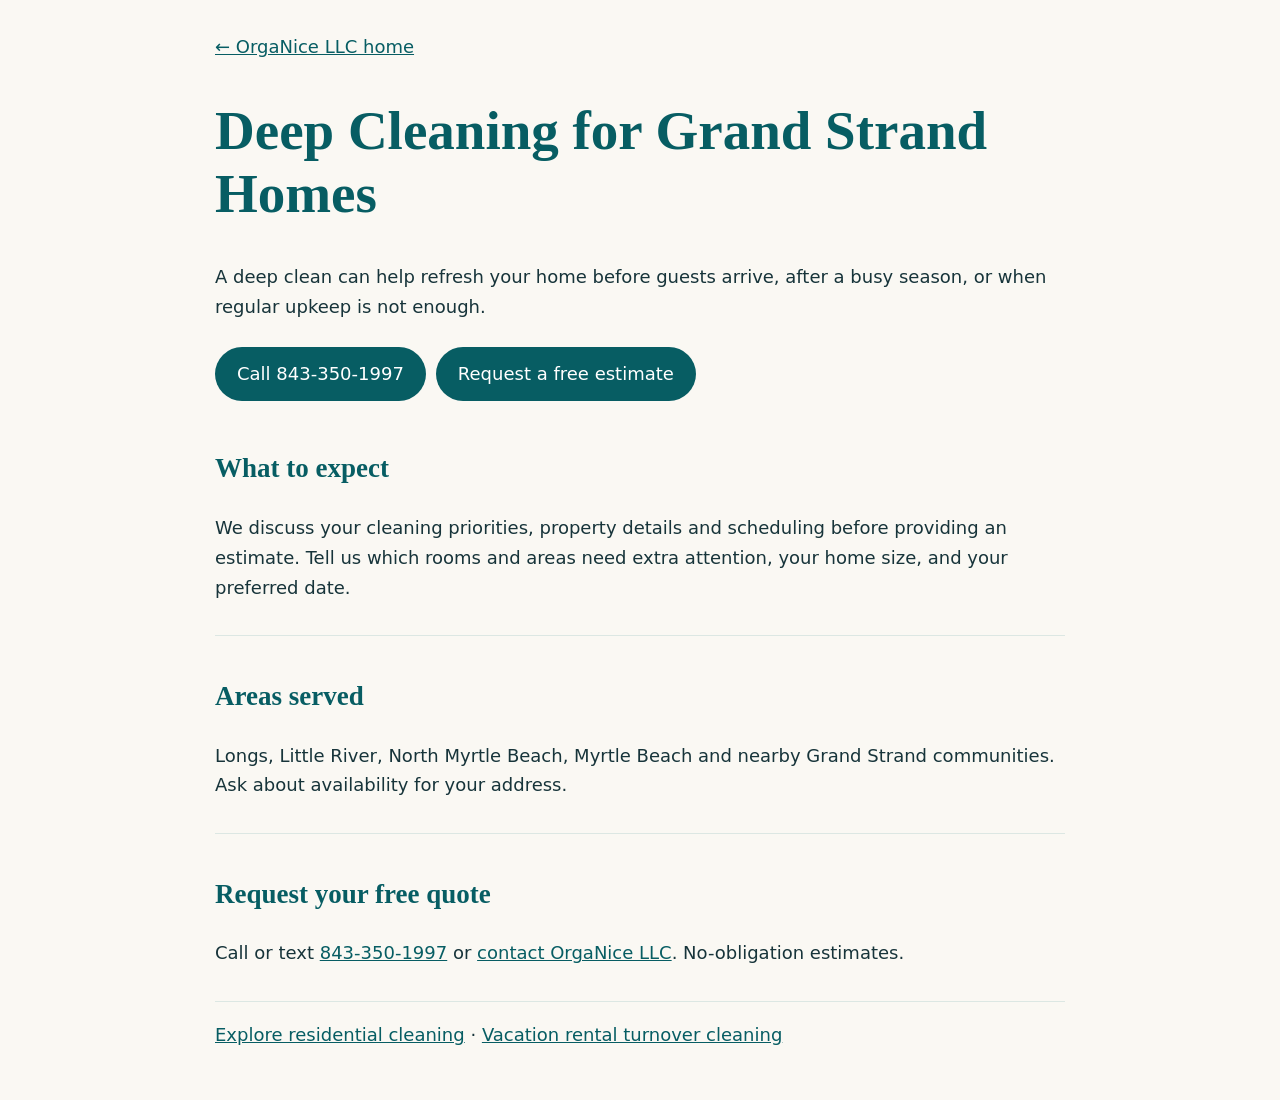
==== deep-cleaning.html @ 7b457af2 "add search-targeted deep-cleaning.html" ====
<!doctype html><html lang="en"><head><meta charset="utf-8"><meta name="viewport" content="width=device-width,initial-scale=1"><title>Deep Cleaning in Longs & North Myrtle Beach</title><meta name="description" content="OrgaNice LLC offers deep cleaning in Longs, Little River, North Myrtle Beach and the Grand Strand. Call 843-350-1997 for a free estimate."><link rel="canonical" href="https://organice.services/deep-cleaning.html"><style>body{margin:0;background:#faf8f3;color:#17343a;font:18px/1.65 system-ui,sans-serif}main{max-width:850px;margin:auto;padding:32px 22px}h1,h2{font-family:Georgia,serif;color:#075d63}h1{font-size:clamp(34px,5vw,55px);line-height:1.15}a{color:#075d63}.cta{display:inline-block;background:#075d63;color:white;border-radius:28px;padding:12px 22px;text-decoration:none;margin:8px 10px 8px 0}section{padding:15px 0;border-bottom:1px solid #dce7e3}</style></head><body><main><a href="/">← OrgaNice LLC home</a><h1>Deep Cleaning for Grand Strand Homes</h1><p>A deep clean can help refresh your home before guests arrive, after a busy season, or when regular upkeep is not enough.</p><a class="cta" href="tel:+18433501997">Call 843-350-1997</a><a class="cta" href="/#contact">Request a free estimate</a><section><h2>What to expect</h2><p>We discuss your cleaning priorities, property details and scheduling before providing an estimate. Tell us which rooms and areas need extra attention, your home size, and your preferred date.</p></section><section><h2>Areas served</h2><p>Longs, Little River, North Myrtle Beach, Myrtle Beach and nearby Grand Strand communities. Ask about availability for your address.</p></section><section><h2>Request your free quote</h2><p>Call or text <a href="tel:+18433501997">843-350-1997</a> or <a href="/#contact">contact OrgaNice LLC</a>. No-obligation estimates.</p></section><p><a href="/house-cleaning.html">Explore residential cleaning</a> · <a href="/vacation-rental-cleaning.html">Vacation rental turnover cleaning</a></p></main></body></html>
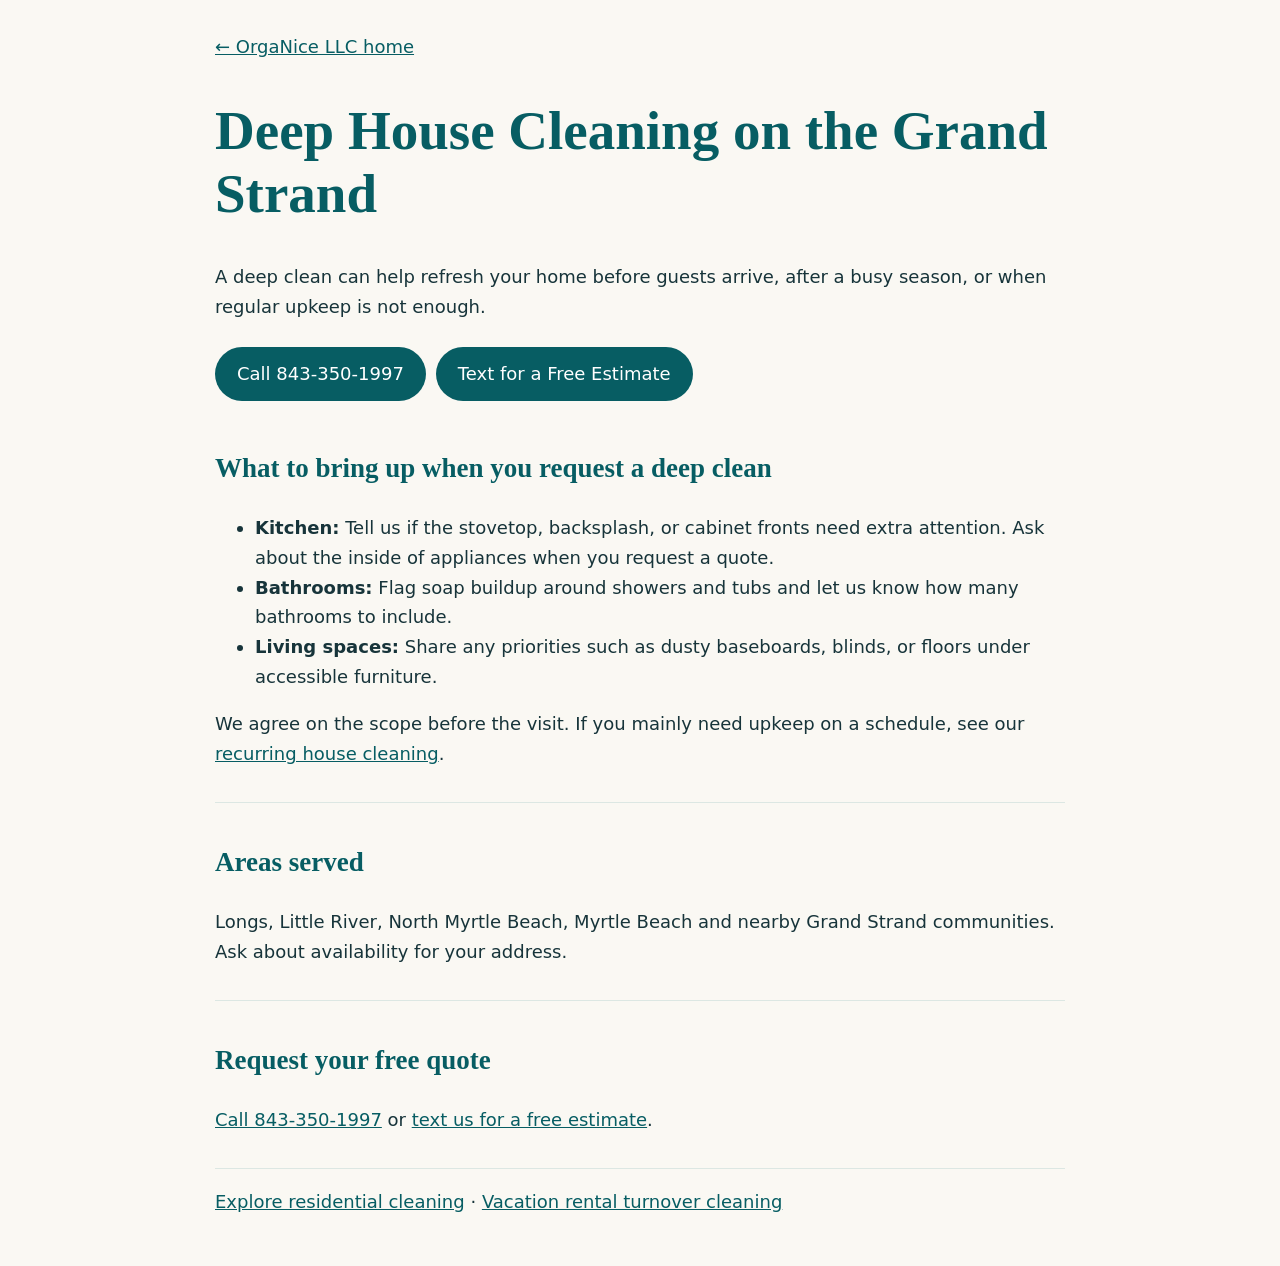
==== commit e4383ab4: "Add cleaning checklists and direct estimate links" ====
--- a/deep-cleaning.html
+++ b/deep-cleaning.html
@@ -1 +1,7 @@
-<!doctype html><html lang="en"><head><meta charset="utf-8"><meta name="viewport" content="width=device-width,initial-scale=1"><title>Deep Cleaning in Longs & North Myrtle Beach</title><meta name="description" content="OrgaNice LLC offers deep cleaning in Longs, Little River, North Myrtle Beach and the Grand Strand. Call 843-350-1997 for a free estimate."><link rel="canonical" href="https://organice.services/deep-cleaning.html"><style>body{margin:0;background:#faf8f3;color:#17343a;font:18px/1.65 system-ui,sans-serif}main{max-width:850px;margin:auto;padding:32px 22px}h1,h2{font-family:Georgia,serif;color:#075d63}h1{font-size:clamp(34px,5vw,55px);line-height:1.15}a{color:#075d63}.cta{display:inline-block;background:#075d63;color:white;border-radius:28px;padding:12px 22px;text-decoration:none;margin:8px 10px 8px 0}section{padding:15px 0;border-bottom:1px solid #dce7e3}</style></head><body><main><a href="/">← OrgaNice LLC home</a><h1>Deep Cleaning for Grand Strand Homes</h1><p>A deep clean can help refresh your home before guests arrive, after a busy season, or when regular upkeep is not enough.</p><a class="cta" href="tel:+18433501997">Call 843-350-1997</a><a class="cta" href="/#contact">Request a free estimate</a><section><h2>What to expect</h2><p>We discuss your cleaning priorities, property details and scheduling before providing an estimate. Tell us which rooms and areas need extra attention, your home size, and your preferred date.</p></section><section><h2>Areas served</h2><p>Longs, Little River, North Myrtle Beach, Myrtle Beach and nearby Grand Strand communities. Ask about availability for your address.</p></section><section><h2>Request your free quote</h2><p>Call or text <a href="tel:+18433501997">843-350-1997</a> or <a href="/#contact">contact OrgaNice LLC</a>. No-obligation estimates.</p></section><p><a href="/house-cleaning.html">Explore residential cleaning</a> · <a href="/vacation-rental-cleaning.html">Vacation rental turnover cleaning</a></p></main></body></html>+<!doctype html><html lang="en"><head><meta charset="utf-8"><meta name="viewport" content="width=device-width,initial-scale=1"><title>Deep House Cleaning in North Myrtle Beach &amp; Longs | OrgaNice LLC</title><meta name="description" content="OrgaNice LLC offers deep cleaning in Longs, Little River, North Myrtle Beach and the Grand Strand. Call 843-350-1997 for a free estimate."><link rel="canonical" href="https://organice.services/deep-cleaning.html"><style>body{margin:0;background:#faf8f3;color:#17343a;font:18px/1.65 system-ui,sans-serif}main{max-width:850px;margin:auto;padding:32px 22px}h1,h2{font-family:Georgia,serif;color:#075d63}h1{font-size:clamp(34px,5vw,55px);line-height:1.15}a{color:#075d63}.cta{display:inline-block;background:#075d63;color:white;border-radius:28px;padding:12px 22px;text-decoration:none;margin:8px 10px 8px 0}section{padding:15px 0;border-bottom:1px solid #dce7e3}</style></head><body><main><a href="/">← OrgaNice LLC home</a><h1>Deep House Cleaning on the Grand Strand</h1><p>A deep clean can help refresh your home before guests arrive, after a busy season, or when regular upkeep is not enough.</p><a class="cta" href="tel:+18433501997">Call 843-350-1997</a><a class="cta" href="sms:+18433501997?body=Hi%20OrgaNice!%20I'd%20like%20a%20quote%20for%20a%20deep%20clean.%0ATown%3A%0ABedrooms%20and%20bathrooms%3A%0ARooms%20or%20areas%20needing%20extra%20attention%3A%0APreferred%20date%3A">Text for a Free Estimate</a><section><h2>What to bring up when you request a deep clean</h2>
+<ul>
+  <li><strong>Kitchen:</strong> Tell us if the stovetop, backsplash, or cabinet fronts need extra attention. Ask about the inside of appliances when you request a quote.</li>
+  <li><strong>Bathrooms:</strong> Flag soap buildup around showers and tubs and let us know how many bathrooms to include.</li>
+  <li><strong>Living spaces:</strong> Share any priorities such as dusty baseboards, blinds, or floors under accessible furniture.</li>
+</ul>
+<p>We agree on the scope before the visit. If you mainly need upkeep on a schedule, see our <a href="/house-cleaning.html">recurring house cleaning</a>.</p></section><section><h2>Areas served</h2><p>Longs, Little River, North Myrtle Beach, Myrtle Beach and nearby Grand Strand communities. Ask about availability for your address.</p></section><section><h2>Request your free quote</h2><p><a href="tel:+18433501997">Call 843-350-1997</a> or <a href="sms:+18433501997?body=Hi%20OrgaNice!%20I'd%20like%20a%20quote%20for%20a%20deep%20clean.%0ATown%3A%0ABedrooms%20and%20bathrooms%3A%0ARooms%20or%20areas%20needing%20extra%20attention%3A%0APreferred%20date%3A">text us for a free estimate</a>.</p></section><p><a href="/house-cleaning.html">Explore residential cleaning</a> · <a href="/vacation-rental-cleaning.html">Vacation rental turnover cleaning</a></p></main></body></html>
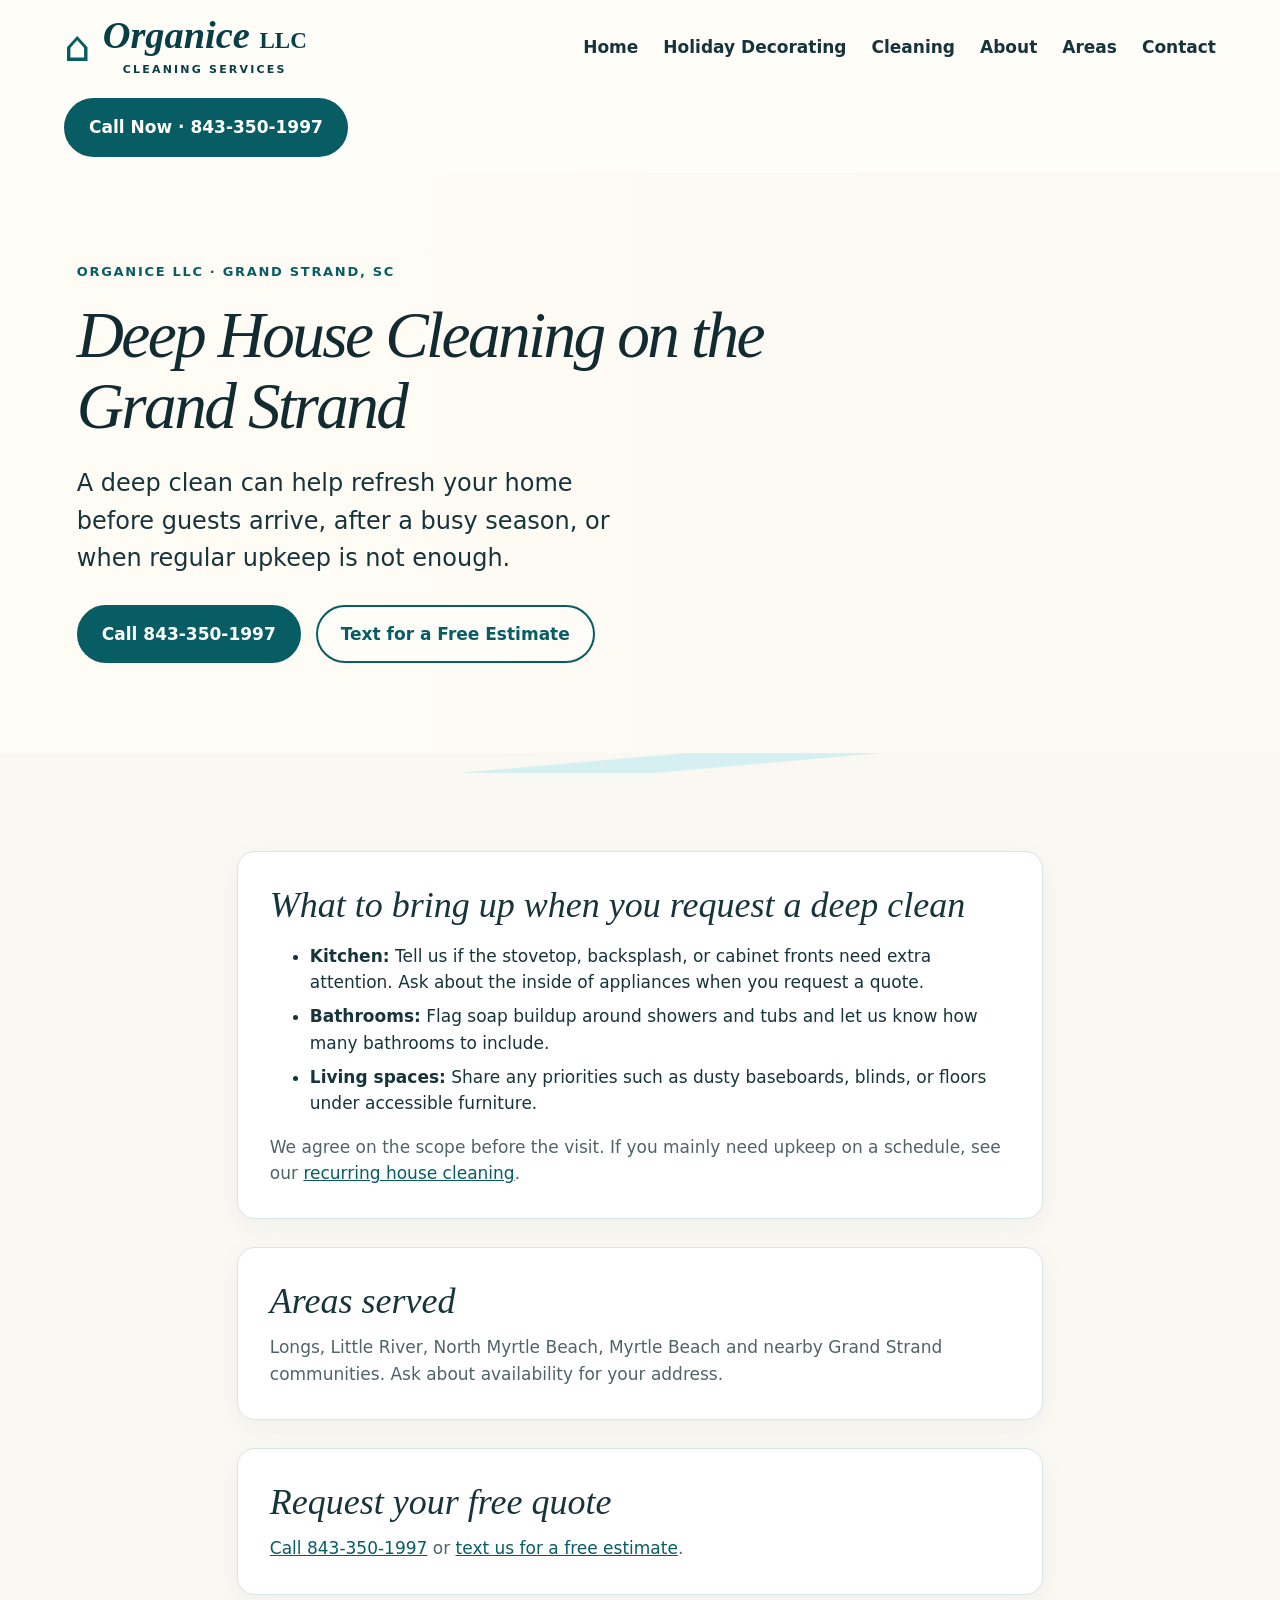
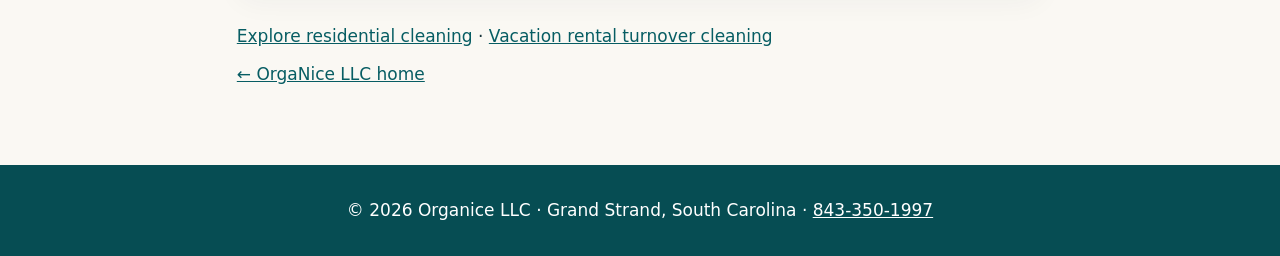
==== commit 4d4d1191: "Match OrgaNice service pages to the homepage design" ====
--- a/deep-cleaning.html
+++ b/deep-cleaning.html
@@ -1,7 +1,24 @@
-<!doctype html><html lang="en"><head><meta charset="utf-8"><meta name="viewport" content="width=device-width,initial-scale=1"><title>Deep House Cleaning in North Myrtle Beach &amp; Longs | OrgaNice LLC</title><meta name="description" content="OrgaNice LLC offers deep cleaning in Longs, Little River, North Myrtle Beach and the Grand Strand. Call 843-350-1997 for a free estimate."><link rel="canonical" href="https://organice.services/deep-cleaning.html"><style>body{margin:0;background:#faf8f3;color:#17343a;font:18px/1.65 system-ui,sans-serif}main{max-width:850px;margin:auto;padding:32px 22px}h1,h2{font-family:Georgia,serif;color:#075d63}h1{font-size:clamp(34px,5vw,55px);line-height:1.15}a{color:#075d63}.cta{display:inline-block;background:#075d63;color:white;border-radius:28px;padding:12px 22px;text-decoration:none;margin:8px 10px 8px 0}section{padding:15px 0;border-bottom:1px solid #dce7e3}</style></head><body><main><a href="/">← OrgaNice LLC home</a><h1>Deep House Cleaning on the Grand Strand</h1><p>A deep clean can help refresh your home before guests arrive, after a busy season, or when regular upkeep is not enough.</p><a class="cta" href="tel:+18433501997">Call 843-350-1997</a><a class="cta" href="sms:+18433501997?body=Hi%20OrgaNice!%20I'd%20like%20a%20quote%20for%20a%20deep%20clean.%0ATown%3A%0ABedrooms%20and%20bathrooms%3A%0ARooms%20or%20areas%20needing%20extra%20attention%3A%0APreferred%20date%3A">Text for a Free Estimate</a><section><h2>What to bring up when you request a deep clean</h2>
+<!doctype html><html lang="en"><head><meta charset="utf-8"><meta name="viewport" content="width=device-width,initial-scale=1"><title>Deep House Cleaning in North Myrtle Beach &amp; Longs | OrgaNice LLC</title><meta name="description" content="OrgaNice LLC offers deep cleaning in Longs, Little River, North Myrtle Beach and the Grand Strand. Call 843-350-1997 for a free estimate."><link rel="canonical" href="https://organice.services/deep-cleaning.html"><link rel="stylesheet" href="/site.css"></head><body class="service-page">
+<header id="home"><a class="brand" href="/#home" aria-label="Organice LLC home"><span class="brand-icon">⌂</span><span><span class="brand-name">Organice <span>LLC</span></span><small>CLEANING SERVICES</small></span></a><nav aria-label="Main navigation"><a href="/#home">Home</a><a href="/#holiday">Holiday Decorating</a><a href="/#services">Cleaning</a><a href="/#about">About</a><a href="/#areas">Areas</a><a href="/#contact">Contact</a></nav><a class="btn header-call" href="tel:+18433501997">Call Now · 843-350-1997</a></header>
+<main>
+<section class="hero"><div class="hero-inner">
+<div class="eyebrow">OrgaNice LLC · Grand Strand, SC</div>
+<h1>Deep House Cleaning on the Grand Strand</h1><p>A deep clean can help refresh your home before guests arrive, after a busy season, or when regular upkeep is not enough.</p>
+<div class="actions"><a class="btn" href="tel:+18433501997">Call 843-350-1997</a><a class="btn btn-outline" href="sms:+18433501997?body=Hi%20OrgaNice!%20I'd%20like%20a%20quote%20for%20a%20deep%20clean.%0ATown%3A%0ABedrooms%20and%20bathrooms%3A%0ARooms%20or%20areas%20needing%20extra%20attention%3A%0APreferred%20date%3A">Text for a Free Estimate</a></div>
+</div></section>
+<div class="wave" aria-hidden="true"></div>
+<div class="section service-details">
+<section class="service"><h2>What to bring up when you request a deep clean</h2>
 <ul>
   <li><strong>Kitchen:</strong> Tell us if the stovetop, backsplash, or cabinet fronts need extra attention. Ask about the inside of appliances when you request a quote.</li>
   <li><strong>Bathrooms:</strong> Flag soap buildup around showers and tubs and let us know how many bathrooms to include.</li>
   <li><strong>Living spaces:</strong> Share any priorities such as dusty baseboards, blinds, or floors under accessible furniture.</li>
 </ul>
-<p>We agree on the scope before the visit. If you mainly need upkeep on a schedule, see our <a href="/house-cleaning.html">recurring house cleaning</a>.</p></section><section><h2>Areas served</h2><p>Longs, Little River, North Myrtle Beach, Myrtle Beach and nearby Grand Strand communities. Ask about availability for your address.</p></section><section><h2>Request your free quote</h2><p><a href="tel:+18433501997">Call 843-350-1997</a> or <a href="sms:+18433501997?body=Hi%20OrgaNice!%20I'd%20like%20a%20quote%20for%20a%20deep%20clean.%0ATown%3A%0ABedrooms%20and%20bathrooms%3A%0ARooms%20or%20areas%20needing%20extra%20attention%3A%0APreferred%20date%3A">text us for a free estimate</a>.</p></section><p><a href="/house-cleaning.html">Explore residential cleaning</a> · <a href="/vacation-rental-cleaning.html">Vacation rental turnover cleaning</a></p></main></body></html>+<p>We agree on the scope before the visit. If you mainly need upkeep on a schedule, see our <a href="/house-cleaning.html">recurring house cleaning</a>.</p></section><section class="service"><h2>Areas served</h2><p>Longs, Little River, North Myrtle Beach, Myrtle Beach and nearby Grand Strand communities. Ask about availability for your address.</p></section><section class="service"><h2>Request your free quote</h2><p><a href="tel:+18433501997">Call 843-350-1997</a> or <a href="sms:+18433501997?body=Hi%20OrgaNice!%20I'd%20like%20a%20quote%20for%20a%20deep%20clean.%0ATown%3A%0ABedrooms%20and%20bathrooms%3A%0ARooms%20or%20areas%20needing%20extra%20attention%3A%0APreferred%20date%3A">text us for a free estimate</a>.</p></section>
+<p class="related-services"><a href="/house-cleaning.html">Explore residential cleaning</a> · <a href="/vacation-rental-cleaning.html">Vacation rental turnover cleaning</a></p>
+<p><a href="/">← OrgaNice LLC home</a></p>
+</div>
+</main>
+<footer>© 2026 Organice LLC · Grand Strand, South Carolina · <a href="tel:+18433501997">843-350-1997</a></footer>
+<div class="mobile-quick-contact" aria-label="Quick contact"><a href="tel:+18433501997">Call Now</a><a href="sms:+18433501997?body=Hi%20OrgaNice!%20I'd%20like%20a%20quote%20for%20a%20deep%20clean.%0ATown%3A%0ABedrooms%20and%20bathrooms%3A%0ARooms%20or%20areas%20needing%20extra%20attention%3A%0APreferred%20date%3A">Text for Quote</a></div>
+</body></html>
--- a/site.css
+++ b/site.css
@@ -0,0 +1,37 @@
+:root{--teal:#075d63;--ink:#17343a;--cream:#faf8f3;--aqua:#d6eff0}*{box-sizing:border-box}html{scroll-behavior:smooth}body{margin:0;font:17px/1.55 system-ui,Arial,sans-serif;color:var(--ink);background:var(--cream)}a{color:inherit}header{position:relative;z-index:2;display:flex;align-items:center;justify-content:space-between;gap:20px;padding:16px max(5%,calc((100% - 1380px)/2));background:#fffdf9f2;flex-wrap:wrap}.brand{text-decoration:none;display:flex;align-items:center;gap:12px;color:#073f45}.brand-icon{font-size:42px;line-height:1;color:var(--teal)}.brand-name{font:italic 700 clamp(27px,3vw,42px)/1 Georgia,serif}.brand-name span{font:normal 600 .6em Georgia,serif}.brand small{display:block;font-size:11px;letter-spacing:.2em;font-weight:700;text-align:center;margin-top:6px}nav{display:flex;align-items:center;gap:25px;flex-wrap:wrap}nav a{text-decoration:none;font-weight:600}nav a:hover{color:var(--teal)}.btn{display:inline-flex;justify-content:center;align-items:center;text-align:center;padding:14px 23px;border-radius:32px;background:var(--teal);color:#fff;text-decoration:none;font-weight:750;border:2px solid var(--teal);cursor:pointer;font:inherit;font-weight:700}.btn:hover{background:#03454a}.btn-outline{background:#fffdf9e8;color:var(--teal)}.btn-outline:hover{color:white}.hero{min-height:580px;display:flex;align-items:center;background:linear-gradient(90deg,rgba(255,252,245,.97) 0%,rgba(255,252,245,.87) 33%,rgba(255,252,245,.2) 67%),url('https://images.unsplash.com/photo-1600607687920-4e2a09cf159d?auto=format&fit=crop&w=1900&q=85') center/cover no-repeat;padding:80px max(6%,calc((100% - 1300px)/2))}.hero-inner{max-width:690px}.eyebrow{font-weight:750;letter-spacing:.13em;text-transform:uppercase;color:var(--teal);font-size:13px}.hero h1{font:italic 500 clamp(43px,5.1vw,75px)/1.08 Georgia,serif;letter-spacing:-.04em;color:#112b31;margin:18px 0 18px}.hero p{font-size:clamp(18px,2vw,24px);max-width:550px}.actions{display:flex;gap:15px;flex-wrap:wrap;margin-top:28px}.wave{height:20px;background:linear-gradient(175deg,transparent 45%,var(--aqua) 46%,var(--aqua) 58%,var(--cream) 59%)}.trust{background:#fff;padding:24px 6%;display:flex;justify-content:center;gap:60px;flex-wrap:wrap;text-align:center;color:var(--teal);font-weight:700}.trust span{white-space:nowrap}.section{padding:78px 6%;max-width:1350px;margin:auto}.section h2{text-align:center;font:italic 500 clamp(35px,4vw,52px) Georgia,serif;margin:0 0 12px}.intro{text-align:center;max-width:680px;margin:0 auto 42px;color:#506569}.services{display:grid;grid-template-columns:repeat(3,minmax(0,1fr));gap:20px}.service{background:white;border:1px solid #d5e6e6;border-radius:18px;padding:30px;box-shadow:0 8px 28px #17343a0b}.service .symbol{font-size:30px;color:var(--teal)}.service h3{margin:10px 0 8px;font-size:20px}.service p{margin:0;color:#526367}.soft{background:#e9f3f1}.about{max-width:1000px;text-align:center}.about p{font-size:19px}.contact{text-align:center}.contact form{max-width:640px;margin:30px auto 0;text-align:left;background:#fff;border:1px solid #d4e5e5;border-radius:20px;padding:30px}.fields{display:grid;grid-template-columns:1fr 1fr;gap:16px}label{display:block;font-size:14px;font-weight:700;margin-bottom:12px}input,select,textarea{width:100%;margin-top:6px;padding:12px;border:1px solid #a9c2c2;border-radius:8px;font:inherit;color:var(--ink);background:white}textarea{resize:vertical}form .btn{width:100%}.note{font-size:13px;color:#5c6e71;text-align:center}footer{text-align:center;background:#064d53;color:white;padding:32px 6%}footer a{color:white}a:focus-visible,button:focus-visible,input:focus-visible,textarea:focus-visible,select:focus-visible{outline:3px solid #dfac57;outline-offset:3px}@media(max-width:850px){header{justify-content:center}nav{justify-content:center;gap:16px}.services{grid-template-columns:repeat(2,1fr)}.hero{min-height:510px}}@media(max-width:580px){header{padding:18px 4%}.brand-name{font-size:30px}nav{font-size:14px;gap:12px}.header-call{display:none}.hero{min-height:560px;padding:55px 6%;background:linear-gradient(90deg,rgba(255,252,245,.94),rgba(255,252,245,.63)),url('https://images.unsplash.com/photo-1600607687920-4e2a09cf159d?auto=format&fit=crop&w=1000&q=80') center/cover}.hero h1{font-size:47px}.actions .btn{width:100%}.services,.fields{grid-template-columns:1fr}.trust{gap:15px}.section{padding:60px 6%}.contact form{padding:20px}}
+@media(max-width:700px){
+html{scroll-padding-top:12px}body{font-size:16px;overflow-x:hidden}
+header{padding:15px 5% 12px;gap:13px;display:flex;flex-direction:column;align-items:center;background:#fffdf9}
+.brand{gap:8px}.brand-icon{font-size:30px}.brand-name{font-size:clamp(28px,8vw,36px)}.brand small{font-size:9px;letter-spacing:.17em}
+nav{width:100%;justify-content:center;gap:0;flex-wrap:nowrap;overflow-x:auto;scrollbar-width:none;border-top:1px solid #e6edeb;padding-top:9px}
+nav::-webkit-scrollbar{display:none}nav a{flex:0 0 auto;padding:6px clamp(7px,2.1vw,12px);font-size:clamp(11px,3.1vw,14px);white-space:nowrap}.header-call{display:none}
+.hero{min-height:0;display:block;padding:0;background:none}
+.hero::before{content:"";display:block;height:clamp(220px,63vw,370px);background:url('https://images.unsplash.com/photo-1600607687920-4e2a09cf159d?auto=format&fit=crop&w=1000&q=85') center 52%/cover no-repeat}
+.hero-inner{padding:30px 7% 38px;max-width:none;background:#faf8f3}
+.eyebrow{font-size:11px;letter-spacing:.11em}.hero h1{font-size:clamp(37px,10vw,54px);line-height:1.09;letter-spacing:-.035em;margin:12px 0 13px}
+.hero p{font-size:17px;line-height:1.55;margin:0}.actions{gap:10px;margin-top:22px}.actions .btn{width:100%;min-height:49px;padding:11px 17px}
+.wave{height:9px}.trust{padding:18px 5%;gap:10px 22px;font-size:12px}
+.section{padding:48px 6%}.section h2{font-size:clamp(32px,8vw,43px);line-height:1.16}.intro{margin:10px auto 27px;font-size:15px}
+.services{display:block}.service{border:0;border-bottom:1px solid #dbe8e6;border-radius:0;box-shadow:none;background:transparent;padding:21px 3px}.service:first-child{padding-top:8px}
+.service .symbol{display:inline-block;font-size:23px;vertical-align:middle;margin-right:9px}.service h3{display:inline;font-size:18px}.service p{font-size:15px;line-height:1.55;margin:7px 0 0 36px}
+.about p{font-size:16px}.contact form{margin-top:23px;padding:20px 17px;border-radius:15px}.fields{grid-template-columns:1fr;gap:0}label{font-size:14px}input,select,textarea{font-size:16px;min-height:45px}footer{padding:26px 6%;font-size:14px}
+}
+@media(max-width:360px){nav a{padding:6px 6px;font-size:11px}.hero h1{font-size:35px}.trust{gap:8px;font-size:11px}}
+@media(max-width:700px){body{padding-bottom:74px}.mobile-quick-contact{display:flex!important;position:fixed;bottom:0;left:0;right:0;z-index:100;background:#fffdf9;box-shadow:0 -3px 16px #0002;padding:9px 12px;gap:10px}.mobile-quick-contact a{flex:1;text-align:center;background:#075d63;color:#fff;text-decoration:none;border-radius:24px;padding:12px 8px;font-weight:750}.mobile-quick-contact a:last-child{background:#fff;color:#075d63;border:2px solid #075d63;padding:10px 8px}}.mobile-quick-contact{display:none}.holiday{background:#eff4ed;max-width:none}.holiday h2{max-width:900px;margin:14px auto}.holiday>.eyebrow{text-align:center}.holiday>.services{max-width:1200px;margin:auto}.holiday>.intro{max-width:780px}.holiday .btn{background:#24553e;border-color:#24553e}.holiday .btn-outline{background:white;color:#24553e}@media(max-width:700px){nav a{font-size:11px;padding:6px 7px}.holiday .actions .btn{width:100%}}
+.holiday h1{max-width:900px;margin:14px auto;text-align:center;font:italic 500 clamp(35px,4vw,52px)/1.15 Georgia,serif}
+
+.service-details { max-width: 960px; }
+.service-details section + section { margin-top: 28px; }
+.service-details .service { padding: clamp(20px, 4vw, 32px); }
+.service-details h2 {
+  font-size: clamp(26px, 3.5vw, 36px);
+  text-align: left;
+}
+.service-details p { margin: 12px 0 0; }
+.service-details a { color: var(--teal); }
+.service-details li + li { margin-top: 8px; }
+.service-details .related-services { margin-top: 28px; }
+@media (max-width: 700px) {
+  .service-page nav { justify-content: safe center; }
+  .service-page .hero h1 { overflow-wrap: anywhere; }
+}
